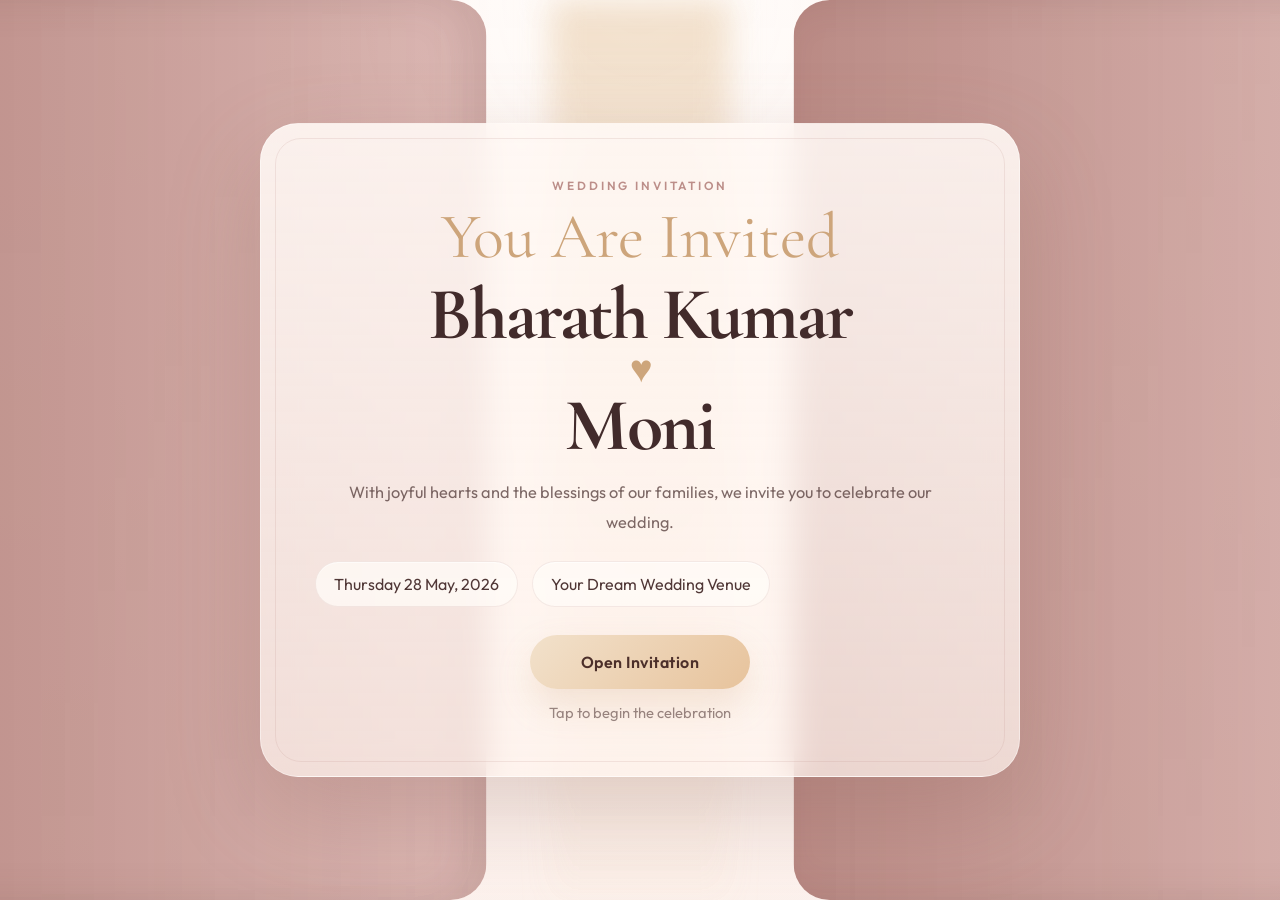
==== index.html @ c6fe6423 "commit all" ====
<!DOCTYPE html>
<html lang="en">
<head>
  <meta charset="UTF-8">
  <meta name="viewport" content="width=device-width, initial-scale=1.0">
  <meta name="description" content="Premium wedding invitation cover for Bharath Kumar and Moni.">
  <title>Bharath Kumar & Moni | Open Invitation</title>
  <link rel="preconnect" href="https://fonts.googleapis.com">
  <link rel="preconnect" href="https://fonts.gstatic.com" crossorigin>
  <link href="https://fonts.googleapis.com/css2?family=Cormorant+Garamond:wght@500;600;700&family=Outfit:wght@300;400;500;600;700&display=swap" rel="stylesheet">
  <link rel="stylesheet" href="styles.css">
</head>
<body class="page-opening">
  <div class="page-shell">
    <div class="ambient ambient-rose"></div>
    <div class="ambient ambient-cream"></div>
    <div class="grain"></div>
    <div class="petal-field" id="petalField" aria-hidden="true"></div>

    <main class="opening-stage">
      <div class="curtain curtain-left"></div>
      <div class="curtain curtain-right"></div>
      <div class="spotlight"></div>

      <section class="opening-card reveal reveal-immediate">
        <p class="mini-label">Wedding Invitation</p>
        <p class="script-line">You Are Invited</p>
        <h1 class="opening-title" data-couple-html><span class="name-line">Bharath&nbsp;Kumar</span><span class="heart-line">&hearts;</span><span class="name-line">Moni</span></h1>
        <p class="opening-copy" data-opening-message>
          With joyful hearts and the blessings of our families, we invite you to celebrate our wedding.
        </p>
        <div class="opening-meta">
          <span class="meta-chip" data-wedding-date-long>Sunday, 22 November 2026</span>
          <span class="meta-chip" data-venue-name>Your Wedding Venue</span>
        </div>
        <a class="button button-primary opening-button" href="welcome.html">Open Invitation</a>
        <p class="tap-note">Tap to begin the celebration</p>
      </section>
    </main>
  </div>

  <script src="script.js"></script>
</body>
</html>
---- styles.css ----
:root {
  --bg: #fbf4ef;
  --bg-soft: #fff9f6;
  --surface: rgba(255, 252, 249, 0.9);
  --surface-soft: rgba(255, 247, 242, 0.8);
  --text: #503736;
  --heading: #422b2b;
  --muted: rgba(80, 55, 54, 0.74);
  --line: rgba(146, 104, 98, 0.16);
  --rose: #dfaca7;
  --rose-deep: #bc8e89;
  --champagne: #e7c9a5;
  --champagne-deep: #cda57b;
  --shadow: 0 28px 70px rgba(150, 108, 102, 0.16);
  --shadow-soft: 0 18px 42px rgba(171, 127, 121, 0.12);
  --radius-xl: 38px;
  --radius-lg: 28px;
  --radius-md: 22px;
  --container: min(1180px, calc(100% - 40px));
}

* {
  box-sizing: border-box;
}

html {
  scroll-behavior: smooth;
}

body {
  margin: 0;
  min-height: 100vh;
  font-family: "Outfit", sans-serif;
  color: var(--text);
  background:
    radial-gradient(circle at 10% 10%, rgba(214, 173, 169, 0.24), transparent 28%),
    radial-gradient(circle at 88% 14%, rgba(231, 201, 165, 0.18), transparent 24%),
    radial-gradient(circle at 50% 100%, rgba(255, 230, 225, 0.26), transparent 34%),
    linear-gradient(180deg, #fffaf8 0%, #fbf2ee 48%, #fffaf7 100%);
  overflow-x: hidden;
}

a {
  color: inherit;
  text-decoration: none;
}

.page-shell {
  position: relative;
  isolation: isolate;
}

.container {
  width: var(--container);
  margin: 0 auto;
}

.grain,
.ambient,
.cursor-glow,
.petal-field {
  pointer-events: none;
}

.grain {
  position: fixed;
  inset: 0;
  z-index: -4;
  opacity: 0.18;
  background-image:
    linear-gradient(rgba(255, 255, 255, 0.5) 1px, transparent 1px),
    linear-gradient(90deg, rgba(255, 255, 255, 0.5) 1px, transparent 1px);
  background-size: 96px 96px;
  mask-image: radial-gradient(circle at center, black 38%, transparent 92%);
}

.ambient {
  position: fixed;
  border-radius: 999px;
  filter: blur(10px);
  z-index: -3;
  opacity: 0.72;
  animation: floatAura 18s ease-in-out infinite alternate;
}

.ambient-rose {
  width: 420px;
  height: 420px;
  top: -8%;
  right: -10%;
  background: rgba(214, 173, 169, 0.28);
}

.ambient-cream {
  width: 360px;
  height: 360px;
  bottom: -8%;
  left: -8%;
  background: rgba(231, 201, 165, 0.24);
  animation-duration: 22s;
}

.cursor-glow {
  position: fixed;
  width: 240px;
  height: 240px;
  border-radius: 50%;
  transform: translate(-50%, -50%);
  background: radial-gradient(circle, rgba(231, 201, 165, 0.28) 0%, rgba(231, 201, 165, 0) 70%);
  opacity: 0;
  transition: opacity 0.3s ease;
  z-index: -2;
}

.petal-field {
  position: fixed;
  inset: 0;
  z-index: -2;
  overflow: hidden;
}

.petal {
  position: absolute;
  top: -12%;
  width: var(--size);
  height: calc(var(--size) * 1.4);
  border-radius: 50% 0 50% 50%;
  opacity: 0.28;
  transform: rotate(var(--rotate));
  background: linear-gradient(180deg, rgba(255, 239, 235, 0.96), rgba(214, 173, 169, 0.6));
  animation: petalFall var(--duration) linear infinite;
  animation-delay: var(--delay);
}

.site-header {
  position: sticky;
  top: 0;
  z-index: 20;
  backdrop-filter: blur(14px);
  background: rgba(255, 249, 246, 0.62);
  border-bottom: 1px solid rgba(188, 142, 137, 0.08);
}

.topbar {
  display: flex;
  align-items: center;
  justify-content: space-between;
  padding: 22px 0;
}

.brand {
  color: var(--heading);
  letter-spacing: 0.32em;
  text-transform: uppercase;
  font-size: 0.96rem;
  font-weight: 600;
}

.nav-links {
  display: flex;
  flex-wrap: wrap;
  gap: 12px;
}

.nav-links a {
  padding: 10px 16px;
  border-radius: 999px;
  color: var(--muted);
  transition: background 0.3s ease, color 0.3s ease, transform 0.3s ease;
}

.nav-links a:hover,
.nav-links a.active {
  background: rgba(214, 173, 169, 0.14);
  color: var(--heading);
  transform: translateY(-1px);
}

.hero-section,
.countdown-section,
.page-intro,
.footer,
main > .container {
  padding-top: 18px;
  padding-bottom: 18px;
}

.hero-grid,
.split-grid,
.venue-showcase,
.countdown-grid,
.event-grid,
.mood-grid,
.story-grid {
  display: grid;
  gap: 18px;
}

.hero-grid {
  grid-template-columns: 1.16fr 0.84fr;
  align-items: start;
}

.hero-grid-wide {
  min-height: auto;
}

.mini-label {
  margin: 0 0 12px;
  color: var(--rose-deep);
  letter-spacing: 0.24em;
  text-transform: uppercase;
  font-size: 0.74rem;
  font-weight: 600;
}

.script-line,
.opening-title,
.hero-title,
.page-title,
.section-heading h2,
.detail-card h3,
.venue-feature h2,
.dress-card h3,
.story-card h3,
.card-date,
.event-card h3 {
  font-family: "Cormorant Garamond", serif;
}

.script-line {
  margin: 0;
  color: var(--champagne-deep);
  font-size: clamp(2.4rem, 5vw, 4.6rem);
  line-height: 1;
}

.opening-title,
.hero-title {
  margin: 10px 0 0;
  color: var(--heading);
  font-size: clamp(2.8rem, 5.8vw, 5.2rem);
  line-height: 0.95;
  letter-spacing: -0.03em;
  display: inline-grid;
  justify-items: center;
  text-align: center;
}

.name-line {
  display: block;
  color: var(--heading);
  font-size: 1em;
}

.heart-line {
  display: block;
}

.heart-line {
  color: var(--champagne-deep);
  font-size: 0.52em;
  line-height: 0.8;
  margin: 0.14em 0 0.1em;
  justify-self: center;
}

.opening-copy,
.hero-copy-text,
.page-copy,
.detail-card p,
.dress-card p,
.story-card p,
.venue-feature p,
.event-card p {
  color: var(--muted);
  line-height: 1.8;
  font-size: 1.02rem;
}

.opening-copy {
  max-width: 650px;
  margin: 18px auto 0;
}

.hero-copy-text,
.page-copy {
  max-width: 660px;
  margin: 18px 0 0;
}

.hero-meta,
.opening-meta,
.hero-actions {
  display: flex;
  flex-wrap: wrap;
  gap: 14px;
}

.hero-meta,
.opening-meta {
  margin-top: 24px;
}

.hero-actions {
  margin-top: 28px;
}

.meta-chip {
  padding: 12px 18px;
  border-radius: 999px;
  background: rgba(255, 251, 247, 0.76);
  border: 1px solid rgba(188, 142, 137, 0.16);
  box-shadow: inset 0 1px 0 rgba(255, 255, 255, 0.56);
}

.button {
  display: inline-flex;
  align-items: center;
  justify-content: center;
  min-height: 54px;
  padding: 0 24px;
  border: 0;
  border-radius: 999px;
  font-weight: 600;
  letter-spacing: 0.03em;
  transition: transform 0.3s ease, box-shadow 0.3s ease;
}

.button:hover {
  transform: translateY(-2px);
}

.button-primary {
  color: #4c2f2a;
  background: linear-gradient(135deg, #f2e1cb 0%, #e7c39c 100%);
  box-shadow: 0 16px 34px rgba(205, 165, 123, 0.22);
}

.button-secondary {
  color: var(--heading);
  background: rgba(255, 251, 247, 0.76);
  border: 1px solid rgba(188, 142, 137, 0.18);
  box-shadow: var(--shadow-soft);
}

.full-width {
  width: 100%;
}

.premium-card {
  position: relative;
  border-radius: var(--radius-lg);
  background: linear-gradient(180deg, rgba(255, 252, 249, 0.94), rgba(255, 247, 242, 0.82));
  border: 1px solid rgba(188, 142, 137, 0.14);
  box-shadow: var(--shadow);
  overflow: hidden;
}

.premium-card::before {
  content: "";
  position: absolute;
  inset: 0;
  background:
    linear-gradient(135deg, rgba(255, 255, 255, 0.45), transparent 40%),
    radial-gradient(circle at top right, rgba(214, 173, 169, 0.12), transparent 34%);
  pointer-events: none;
}

.summary-card,
.detail-card,
.venue-feature,
.dress-card,
.story-card,
.event-card {
  padding: 28px;
}

.summary-card {
  transform-style: preserve-3d;
}

.card-date {
  margin: 8px 0 4px;
  color: var(--heading);
  font-size: clamp(2.2rem, 4vw, 3.6rem);
}

.card-place {
  margin: 0;
  color: var(--rose-deep);
  font-weight: 500;
}

.line-divider {
  height: 1px;
  margin: 22px 0;
  background: linear-gradient(90deg, transparent, rgba(188, 142, 137, 0.3), transparent);
}

.summary-list {
  list-style: none;
  padding: 0;
  margin: 0;
  display: grid;
  gap: 14px;
}

.summary-list li {
  display: flex;
  justify-content: space-between;
  gap: 16px;
  color: var(--muted);
}

.summary-list strong {
  color: var(--heading);
}

.section-heading {
  margin-bottom: 26px;
}

.section-heading h2,
.page-title {
  margin: 0;
  color: var(--heading);
  font-size: clamp(2.4rem, 5vw, 4.6rem);
  line-height: 0.95;
}

.countdown-grid {
  grid-template-columns: repeat(4, minmax(0, 1fr));
}

.count-card {
  text-align: center;
}

.count-value {
  display: block;
  color: var(--heading);
  font-family: "Cormorant Garamond", serif;
  font-size: clamp(2.6rem, 5vw, 4.2rem);
}

.count-label {
  display: block;
  margin-top: 8px;
  color: var(--rose-deep);
  font-size: 0.78rem;
  letter-spacing: 0.22em;
  text-transform: uppercase;
}

.split-grid,
.venue-showcase {
  grid-template-columns: 1fr 1fr;
}

.detail-card h3,
.dress-card h3,
.story-card h3,
.venue-feature h2 {
  margin: 6px 0 12px;
  color: var(--heading);
  font-size: clamp(1.8rem, 3vw, 2.8rem);
}

.text-link {
  display: inline-flex;
  margin-top: 18px;
  color: var(--rose-deep);
  font-weight: 600;
}

.accent-card {
  background: linear-gradient(180deg, rgba(255, 250, 247, 0.96), rgba(245, 229, 225, 0.82));
}

.event-grid {
  grid-template-columns: repeat(3, minmax(0, 1fr));
}

.event-card::after {
  content: "";
  position: absolute;
  inset: 0 auto auto 0;
  width: 100%;
  height: 4px;
  background: linear-gradient(90deg, var(--champagne-deep), transparent 84%);
}

.event-time {
  color: var(--rose-deep);
  font-size: 0.8rem;
  letter-spacing: 0.22em;
  text-transform: uppercase;
}

.event-card h3 {
  margin: 12px 0 10px;
  color: var(--heading);
  font-size: 2rem;
}

.mood-grid {
  grid-template-columns: 1.08fr 0.92fr 0.92fr;
  grid-template-rows: repeat(2, minmax(220px, 1fr));
}

.mood-card {
  display: flex;
  align-items: flex-end;
  min-height: 220px;
  padding: 24px;
}

.mood-card::after {
  content: "";
  position: absolute;
  inset: 0;
  background:
    linear-gradient(180deg, rgba(255, 255, 255, 0.04), rgba(80, 55, 54, 0.14)),
    radial-gradient(circle at top left, rgba(214, 173, 169, 0.24), transparent 34%),
    radial-gradient(circle at bottom right, rgba(231, 201, 165, 0.26), transparent 30%);
  pointer-events: none;
}

.mood-card span {
  position: relative;
  z-index: 1;
  color: var(--heading);
  font-family: "Cormorant Garamond", serif;
  font-size: clamp(1.5rem, 2.6vw, 2.4rem);
  max-width: 11ch;
}

.mood-tall {
  grid-row: 1 / span 2;
}

.mood-wide {
  grid-column: 2 / span 2;
}

.story-grid {
  grid-template-columns: repeat(3, minmax(0, 1fr));
}

.footer {
  text-align: center;
  color: var(--muted);
}

.footer span {
  color: var(--rose-deep);
}

.opening-stage {
  min-height: 100vh;
  position: relative;
  display: grid;
  place-items: center;
  padding: 24px;
  overflow: hidden;
}

.opening-stage::before {
  content: "";
  position: absolute;
  inset: 0;
  background:
    radial-gradient(circle at top center, rgba(255, 255, 255, 0.54), transparent 28%),
    linear-gradient(180deg, rgba(255, 248, 244, 0.9), rgba(252, 240, 235, 0.84));
  z-index: -1;
}

.spotlight {
  position: absolute;
  top: 0;
  left: 50%;
  width: 180px;
  height: 100%;
  transform: translateX(-50%);
  background: linear-gradient(180deg, rgba(231, 201, 165, 0.54), rgba(231, 201, 165, 0.06));
  filter: blur(16px);
}

.curtain {
  position: absolute;
  top: 0;
  bottom: 0;
  width: 50%;
  background:
    linear-gradient(90deg, rgba(183, 134, 128, 0.96), rgba(214, 173, 169, 0.86)),
    repeating-linear-gradient(90deg, rgba(255, 255, 255, 0.08) 0, rgba(255, 255, 255, 0.08) 28px, rgba(255, 255, 255, 0.02) 28px, rgba(255, 255, 255, 0.02) 56px);
  box-shadow: inset -20px 0 40px rgba(91, 54, 52, 0.14);
}

.curtain-left {
  left: 0;
  border-top-right-radius: 36px;
  border-bottom-right-radius: 36px;
  animation: curtainLeft 1.8s ease forwards;
}

.curtain-right {
  right: 0;
  border-top-left-radius: 36px;
  border-bottom-left-radius: 36px;
  animation: curtainRight 1.8s ease forwards;
}

.opening-card {
  position: relative;
  width: min(760px, 100%);
  text-align: center;
  padding: clamp(28px, 5vw, 54px);
  border-radius: var(--radius-xl);
  background: linear-gradient(180deg, rgba(255, 248, 244, 0.9), rgba(255, 244, 238, 0.7));
  border: 1px solid rgba(255, 255, 255, 0.42);
  box-shadow: 0 34px 90px rgba(143, 99, 94, 0.26);
  backdrop-filter: blur(16px);
}

.opening-card::after {
  content: "";
  position: absolute;
  inset: 14px;
  border-radius: 26px;
  border: 1px solid rgba(188, 142, 137, 0.18);
  pointer-events: none;
}

.opening-button {
  min-width: 220px;
  margin-top: 28px;
}

.tap-note {
  margin: 14px 0 0;
  color: rgba(80, 55, 54, 0.58);
  font-size: 0.92rem;
}

.reveal {
  opacity: 0;
  transform: translateY(32px);
  transition: opacity 0.9s ease, transform 0.9s ease;
}

.reveal-immediate {
  animation: floatIn 0.9s ease 0.2s forwards;
}

.reveal.is-visible {
  opacity: 1;
  transform: translateY(0);
}

@keyframes curtainLeft {
  from { transform: translateX(0); }
  to { transform: translateX(-24%); }
}

@keyframes curtainRight {
  from { transform: translateX(0); }
  to { transform: translateX(24%); }
}

@keyframes floatAura {
  from { transform: translate3d(0, 0, 0) scale(1); }
  to { transform: translate3d(18px, 26px, 0) scale(1.1); }
}

@keyframes petalFall {
  0% { transform: translate3d(0, 0, 0) rotate(var(--rotate)); }
  50% { transform: translate3d(22px, 55vh, 0) rotate(calc(var(--rotate) + 70deg)); }
  100% { transform: translate3d(-16px, 110vh, 0) rotate(calc(var(--rotate) + 140deg)); }
}

@keyframes floatIn {
  from { opacity: 0; transform: translateY(28px); }
  to { opacity: 1; transform: translateY(0); }
}

@media (max-width: 980px) {
  .hero-grid,
  .split-grid,
  .venue-showcase,
  .event-grid,
  .story-grid,
  .countdown-grid,
  .mood-grid {
    grid-template-columns: 1fr 1fr;
  }

  .mood-tall,
  .mood-wide {
    grid-column: auto;
    grid-row: auto;
  }
}

@media (max-width: 720px) {
  .container {
    width: min(100% - 28px, 1180px);
  }

  .site-header {
    position: static;
  }

  .topbar {
    padding: 16px 0;
    gap: 16px;
    flex-direction: column;
  }

  .nav-links {
    justify-content: center;
  }

  .hero-section,
  .countdown-section,
  .page-intro,
  .footer,
  main > .container {
    padding-top: 14px;
  }

  .hero-grid,
  .split-grid,
  .venue-showcase,
  .event-grid,
  .story-grid,
  .countdown-grid,
  .mood-grid {
    grid-template-columns: 1fr;
  }

  .summary-card,
  .detail-card,
  .venue-feature,
  .dress-card,
  .story-card,
  .event-card,
  .opening-card {
    padding: 24px;
  }

  .button,
  .meta-chip {
    width: 100%;
  }

  .hero-actions {
    width: 100%;
  }
}

@media (prefers-reduced-motion: reduce) {
  html {
    scroll-behavior: auto;
  }

  .ambient,
  .petal,
  .curtain,
  .reveal,
  .reveal-immediate,
  .button,
  .cursor-glow {
    animation: none !important;
    transition: none !important;
  }

  .reveal,
  .reveal-immediate {
    opacity: 1;
    transform: none;
  }

  .curtain-left,
  .curtain-right {
    transform: translateX(0);
  }
}
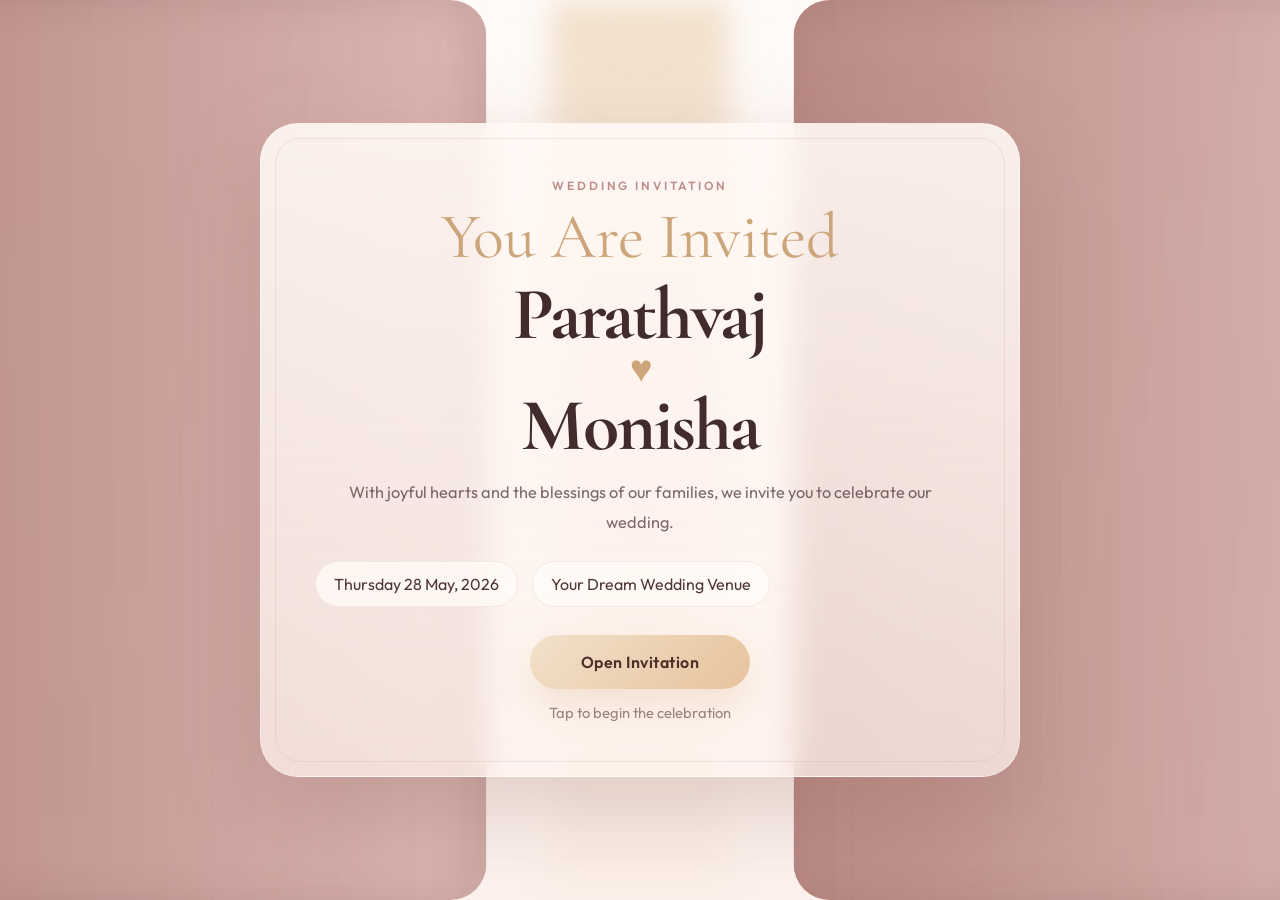
==== commit f314d707: "commit" ====
--- a/index.html
+++ b/index.html
@@ -3,8 +3,8 @@
 <head>
   <meta charset="UTF-8">
   <meta name="viewport" content="width=device-width, initial-scale=1.0">
-  <meta name="description" content="Premium wedding invitation cover for Bharath Kumar and Moni.">
-  <title>Bharath Kumar & Moni | Open Invitation</title>
+  <meta name="description" content="Premium wedding invitation cover for Parathvaj and Moni.">
+  <title>Parathvaj & Moni | Open Invitation</title>
   <link rel="preconnect" href="https://fonts.googleapis.com">
   <link rel="preconnect" href="https://fonts.gstatic.com" crossorigin>
   <link href="https://fonts.googleapis.com/css2?family=Cormorant+Garamond:wght@500;600;700&family=Outfit:wght@300;400;500;600;700&display=swap" rel="stylesheet">
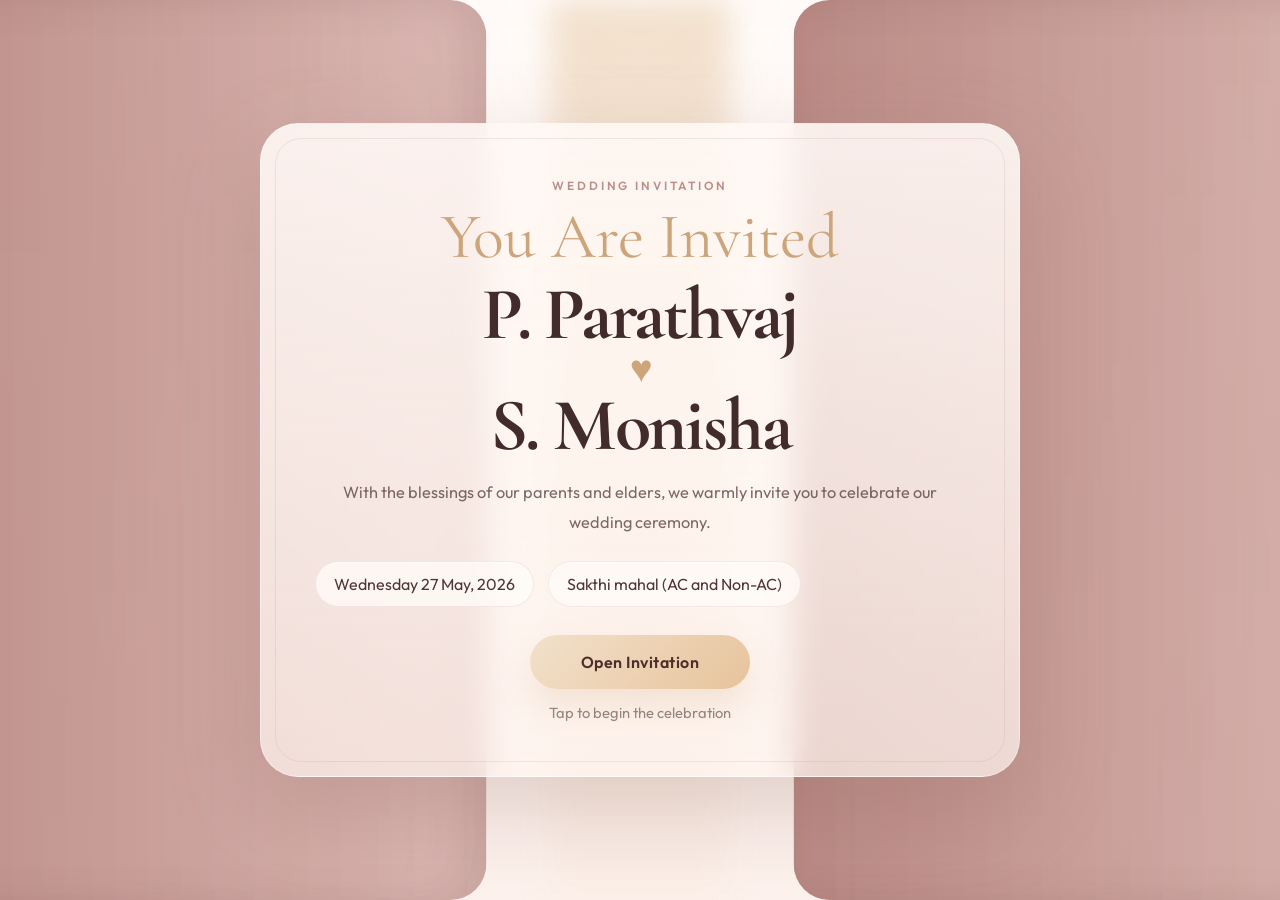
==== commit a6cf293d: "commit all" ====
--- a/index.html
+++ b/index.html
@@ -3,8 +3,8 @@
 <head>
   <meta charset="UTF-8">
   <meta name="viewport" content="width=device-width, initial-scale=1.0">
-  <meta name="description" content="Premium wedding invitation cover for Parathvaj and Moni.">
-  <title>Parathvaj & Moni | Open Invitation</title>
+  <meta name="description" content="Premium wedding invitation cover for P. Parathvaj and S. Monisha.">
+  <title>P. Parathvaj & S. Monisha | Open Invitation</title>
   <link rel="preconnect" href="https://fonts.googleapis.com">
   <link rel="preconnect" href="https://fonts.gstatic.com" crossorigin>
   <link href="https://fonts.googleapis.com/css2?family=Cormorant+Garamond:wght@500;600;700&family=Outfit:wght@300;400;500;600;700&display=swap" rel="stylesheet">
@@ -25,13 +25,13 @@
       <section class="opening-card reveal reveal-immediate">
         <p class="mini-label">Wedding Invitation</p>
         <p class="script-line">You Are Invited</p>
-        <h1 class="opening-title" data-couple-html><span class="name-line">Bharath&nbsp;Kumar</span><span class="heart-line">&hearts;</span><span class="name-line">Moni</span></h1>
+        <h1 class="opening-title" data-couple-html><span class="name-line">P.&nbsp;Parathvaj</span><span class="heart-line">&hearts;</span><span class="name-line">S.&nbsp;Monisha</span></h1>
         <p class="opening-copy" data-opening-message>
           With joyful hearts and the blessings of our families, we invite you to celebrate our wedding.
         </p>
         <div class="opening-meta">
-          <span class="meta-chip" data-wedding-date-long>Sunday, 22 November 2026</span>
-          <span class="meta-chip" data-venue-name>Your Wedding Venue</span>
+          <span class="meta-chip" data-wedding-date-long>Thursday, 28 May 2026</span>
+          <span class="meta-chip" data-venue-name>Sakthi mahal (AC and Non-AC)</span>
         </div>
         <a class="button button-primary opening-button" href="welcome.html">Open Invitation</a>
         <p class="tap-note">Tap to begin the celebration</p>
